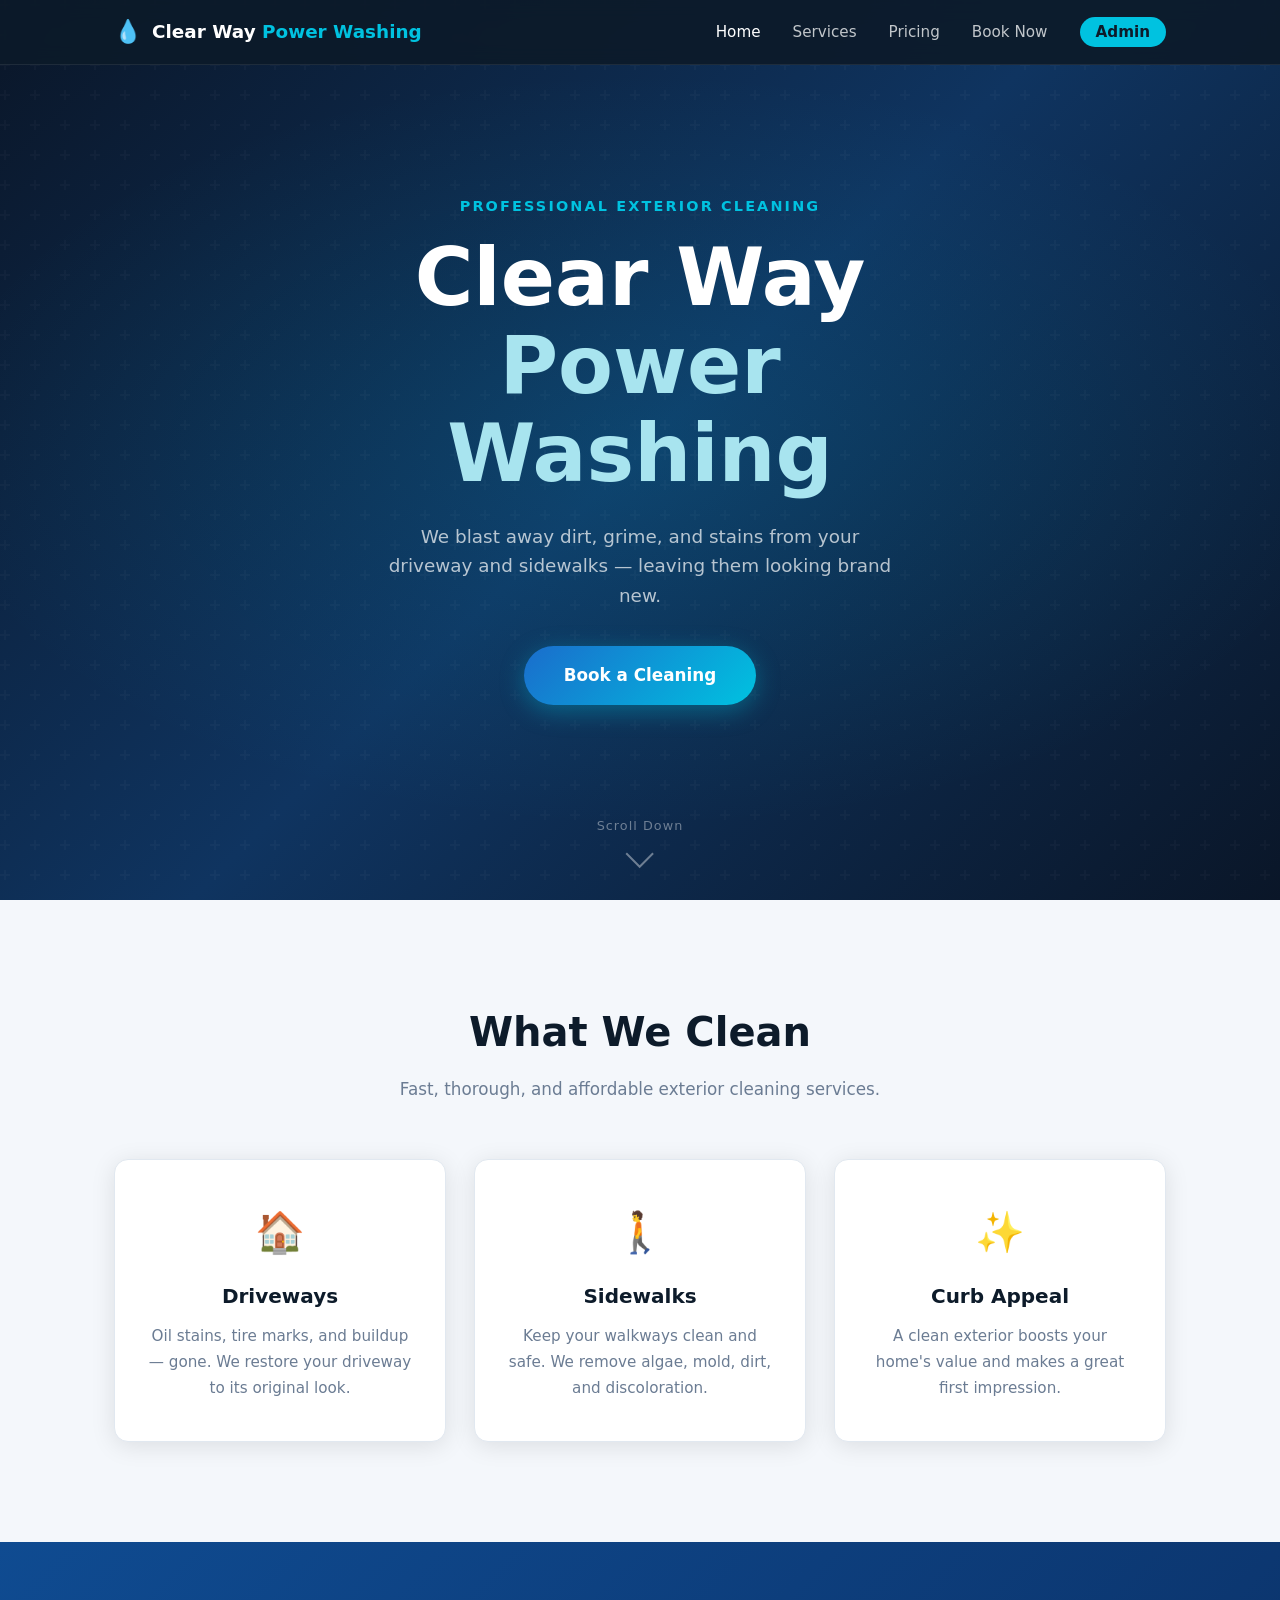
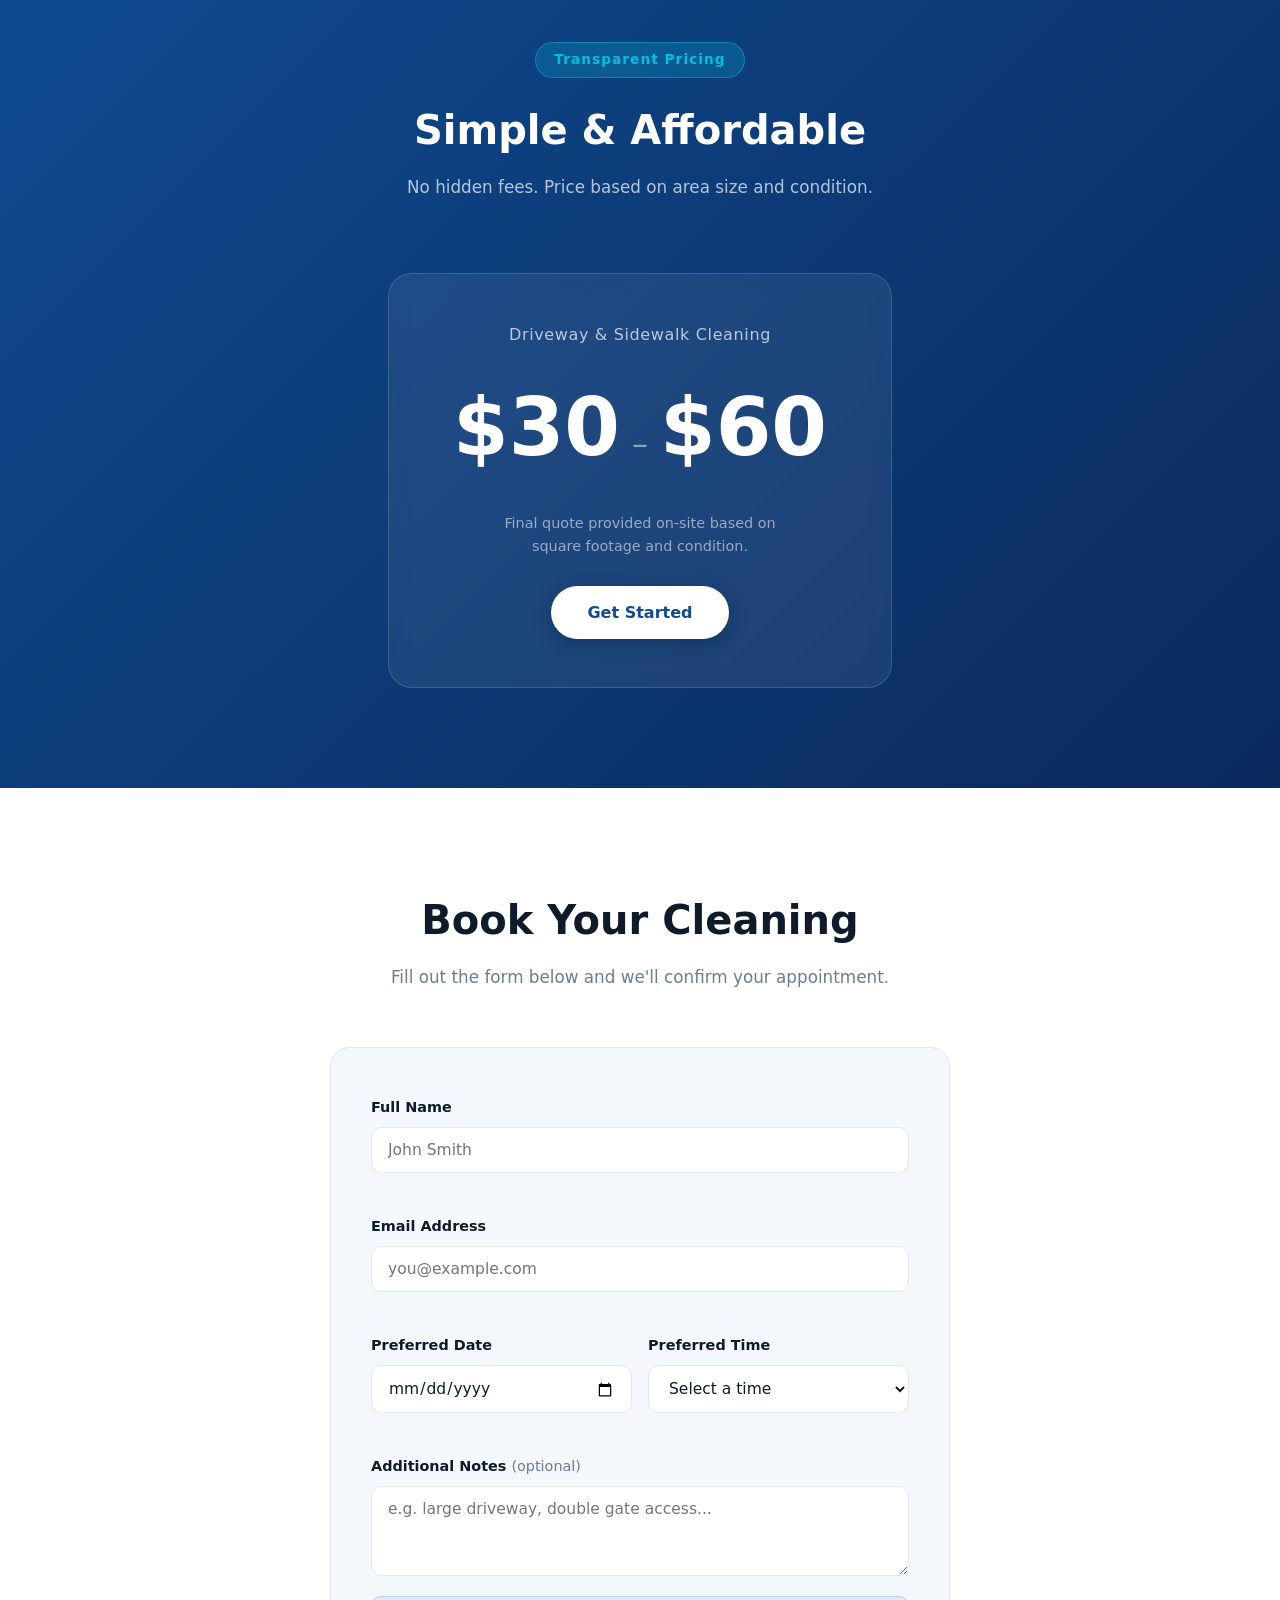
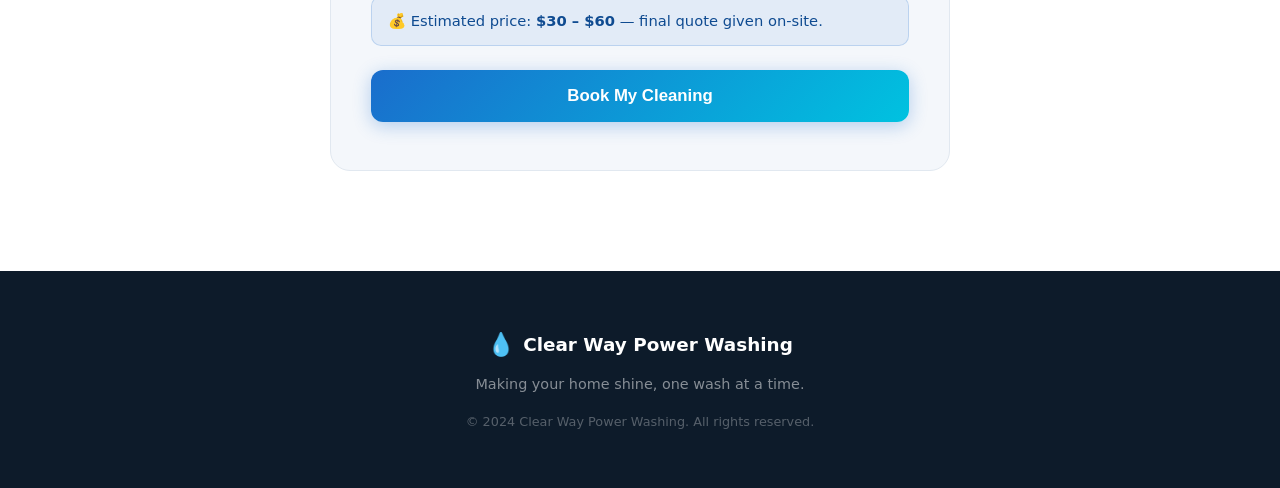
==== index.html @ 380c9138 "Add Clear Way Power Washing website with booking form and admin calendar - Home page with hero, serv" ====
<!DOCTYPE html>
<html lang="en">
<head>
  <meta charset="UTF-8" />
  <meta name="viewport" content="width=device-width, initial-scale=1.0" />
  <title>Clear Way Power Washing</title>
  <link rel="stylesheet" href="styles.css" />
</head>
<body>

  <!-- NAVBAR -->
  <nav class="navbar">
    <div class="nav-inner">
      <div class="logo">
        <span class="logo-icon">💧</span>
        <span class="logo-text">Clear Way<span class="accent"> Power Washing</span></span>
      </div>
      <ul class="nav-links">
        <li><a href="#hero">Home</a></li>
        <li><a href="#services">Services</a></li>
        <li><a href="#pricing">Pricing</a></li>
        <li><a href="#signup">Book Now</a></li>
        <li><a href="admin.html" class="admin-link">Admin</a></li>
      </ul>
    </div>
  </nav>

  <!-- HERO -->
  <section class="hero" id="hero">
    <div class="hero-overlay"></div>
    <div class="hero-content">
      <p class="hero-tagline">Professional Exterior Cleaning</p>
      <h1 class="hero-title">Clear Way<br /><span class="accent-light">Power Washing</span></h1>
      <p class="hero-sub">We blast away dirt, grime, and stains from your driveway and sidewalks — leaving them looking brand new.</p>
      <a href="#signup" class="btn-primary">Book a Cleaning</a>
    </div>
    <div class="hero-scroll-hint">
      <span>Scroll Down</span>
      <div class="arrow-down"></div>
    </div>
  </section>

  <!-- SERVICES -->
  <section class="services" id="services">
    <div class="container">
      <h2 class="section-title">What We Clean</h2>
      <p class="section-sub">Fast, thorough, and affordable exterior cleaning services.</p>
      <div class="cards">
        <div class="card">
          <div class="card-icon">🏠</div>
          <h3>Driveways</h3>
          <p>Oil stains, tire marks, and buildup — gone. We restore your driveway to its original look.</p>
        </div>
        <div class="card">
          <div class="card-icon">🚶</div>
          <h3>Sidewalks</h3>
          <p>Keep your walkways clean and safe. We remove algae, mold, dirt, and discoloration.</p>
        </div>
        <div class="card">
          <div class="card-icon">✨</div>
          <h3>Curb Appeal</h3>
          <p>A clean exterior boosts your home's value and makes a great first impression.</p>
        </div>
      </div>
    </div>
  </section>

  <!-- PRICING -->
  <section class="pricing" id="pricing">
    <div class="container pricing-inner">
      <div class="pricing-badge">Transparent Pricing</div>
      <h2 class="section-title light">Simple & Affordable</h2>
      <p class="section-sub light">No hidden fees. Price based on area size and condition.</p>
      <div class="price-range-card">
        <div class="price-range-label">Driveway & Sidewalk Cleaning</div>
        <div class="price-range-amount">
          <span class="price-from">$30</span>
          <span class="price-dash">–</span>
          <span class="price-to">$60</span>
        </div>
        <p class="price-note">Final quote provided on-site based on square footage and condition.</p>
        <a href="#signup" class="btn-light">Get Started</a>
      </div>
    </div>
  </section>

  <!-- SIGNUP FORM -->
  <section class="signup" id="signup">
    <div class="container">
      <h2 class="section-title">Book Your Cleaning</h2>
      <p class="section-sub">Fill out the form below and we'll confirm your appointment.</p>

      <div id="form-success" class="form-success hidden">
        <div class="success-icon">✅</div>
        <h3>You're booked!</h3>
        <p>Thanks! We'll reach out to confirm your appointment. See you soon.</p>
      </div>

      <form class="signup-form" id="bookingForm" novalidate>
        <div class="form-group">
          <label for="name">Full Name</label>
          <input type="text" id="name" name="name" placeholder="John Smith" required />
          <span class="field-error" id="nameError"></span>
        </div>

        <div class="form-group">
          <label for="email">Email Address</label>
          <input type="email" id="email" name="email" placeholder="you@example.com" required />
          <span class="field-error" id="emailError"></span>
        </div>

        <div class="form-row">
          <div class="form-group">
            <label for="prefDate">Preferred Date</label>
            <input type="date" id="prefDate" name="prefDate" required />
            <span class="field-error" id="dateError"></span>
          </div>
          <div class="form-group">
            <label for="prefTime">Preferred Time</label>
            <select id="prefTime" name="prefTime" required>
              <option value="" disabled selected>Select a time</option>
              <option value="08:00">8:00 AM</option>
              <option value="09:00">9:00 AM</option>
              <option value="10:00">10:00 AM</option>
              <option value="11:00">11:00 AM</option>
              <option value="12:00">12:00 PM</option>
              <option value="13:00">1:00 PM</option>
              <option value="14:00">2:00 PM</option>
              <option value="15:00">3:00 PM</option>
              <option value="16:00">4:00 PM</option>
              <option value="17:00">5:00 PM</option>
            </select>
            <span class="field-error" id="timeError"></span>
          </div>
        </div>

        <div class="form-group">
          <label for="notes">Additional Notes <span class="optional">(optional)</span></label>
          <textarea id="notes" name="notes" rows="3" placeholder="e.g. large driveway, double gate access..."></textarea>
        </div>

        <div class="price-reminder">
          <span>💰</span> Estimated price: <strong>$30 – $60</strong> — final quote given on-site.
        </div>

        <button type="submit" class="btn-submit">Book My Cleaning</button>
      </form>
    </div>
  </section>

  <!-- FOOTER -->
  <footer class="footer">
    <div class="container footer-inner">
      <div class="footer-logo">
        <span class="logo-icon">💧</span> Clear Way Power Washing
      </div>
      <p class="footer-tagline">Making your home shine, one wash at a time.</p>
      <p class="footer-copy">&copy; 2024 Clear Way Power Washing. All rights reserved.</p>
    </div>
  </footer>

  <script src="app.js"></script>
</body>
</html>
---- styles.css ----
/* ============================================================
   GLOBAL RESET & VARIABLES
   ============================================================ */
*, *::before, *::after { box-sizing: border-box; margin: 0; padding: 0; }

:root {
  --blue:       #1a6dcc;
  --blue-dark:  #0f4b91;
  --blue-light: #4a9af4;
  --accent:     #00c2e0;
  --white:      #ffffff;
  --gray-light: #f4f7fb;
  --gray-mid:   #e1e8f0;
  --gray-text:  #6b7c93;
  --dark:       #0d1b2a;
  --success:    #22c55e;
  --danger:     #ef4444;
  --shadow:     0 4px 24px rgba(0,0,0,.10);
  --shadow-lg:  0 8px 40px rgba(0,0,0,.15);
  --radius:     14px;
  --transition: .25s ease;
}

html { scroll-behavior: smooth; }

body {
  font-family: 'Segoe UI', system-ui, -apple-system, sans-serif;
  color: var(--dark);
  background: var(--white);
  line-height: 1.6;
}

a { text-decoration: none; color: inherit; }
ul { list-style: none; }

.container {
  max-width: 1100px;
  margin: 0 auto;
  padding: 0 24px;
}

.accent        { color: var(--accent); }
.accent-light  { color: #a8e4ef; }

/* ============================================================
   NAVBAR
   ============================================================ */
.navbar {
  position: fixed;
  top: 0; left: 0; right: 0;
  z-index: 100;
  background: rgba(13,27,42,.92);
  backdrop-filter: blur(10px);
  border-bottom: 1px solid rgba(255,255,255,.08);
}

.nav-inner {
  max-width: 1100px;
  margin: 0 auto;
  padding: 0 24px;
  height: 64px;
  display: flex;
  align-items: center;
  justify-content: space-between;
}

.logo {
  display: flex;
  align-items: center;
  gap: 10px;
  font-size: 1.15rem;
  font-weight: 700;
  color: var(--white);
}

.logo-icon { font-size: 1.4rem; }

.nav-links {
  display: flex;
  gap: 32px;
  align-items: center;
}

.nav-links a {
  color: rgba(255,255,255,.75);
  font-size: .95rem;
  font-weight: 500;
  transition: color var(--transition);
}

.nav-links a:hover { color: var(--white); }

.admin-link {
  background: var(--accent);
  color: var(--dark) !important;
  padding: 6px 16px;
  border-radius: 20px;
  font-weight: 600 !important;
}

/* ============================================================
   HERO
   ============================================================ */
.hero {
  position: relative;
  min-height: 100vh;
  display: flex;
  flex-direction: column;
  align-items: center;
  justify-content: center;
  text-align: center;
  background: linear-gradient(135deg, #0a1628 0%, #0f3460 50%, #0a1628 100%);
  overflow: hidden;
}

.hero::before {
  content: '';
  position: absolute;
  inset: 0;
  background:
    radial-gradient(ellipse 80% 60% at 50% 50%, rgba(0,194,224,.12) 0%, transparent 70%),
    url("data:image/svg+xml,%3Csvg width='60' height='60' viewBox='0 0 60 60' xmlns='http://www.w3.org/2000/svg'%3E%3Cg fill='none' fill-rule='evenodd'%3E%3Cg fill='%23ffffff' fill-opacity='0.025'%3E%3Cpath d='M36 34v-4h-2v4h-4v2h4v4h2v-4h4v-2h-4zm0-30V0h-2v4h-4v2h4v4h2V6h4V4h-4zM6 34v-4H4v4H0v2h4v4h2v-4h4v-2H6zM6 4V0H4v4H0v2h4v4h2V6h4V4H6z'/%3E%3C/g%3E%3C/g%3E%3C/svg%3E");
}

.hero-content {
  position: relative;
  z-index: 2;
  max-width: 720px;
  padding: 0 24px;
}

.hero-tagline {
  font-size: .9rem;
  font-weight: 600;
  letter-spacing: .15em;
  text-transform: uppercase;
  color: var(--accent);
  margin-bottom: 16px;
}

.hero-title {
  font-size: clamp(2.8rem, 7vw, 5rem);
  font-weight: 800;
  color: var(--white);
  line-height: 1.1;
  margin-bottom: 24px;
}

.hero-sub {
  font-size: 1.15rem;
  color: rgba(255,255,255,.7);
  max-width: 520px;
  margin: 0 auto 36px;
}

.btn-primary {
  display: inline-block;
  background: linear-gradient(135deg, var(--blue), var(--accent));
  color: var(--white);
  padding: 16px 40px;
  border-radius: 50px;
  font-size: 1.05rem;
  font-weight: 700;
  box-shadow: 0 6px 24px rgba(0,194,224,.35);
  transition: transform var(--transition), box-shadow var(--transition);
}

.btn-primary:hover {
  transform: translateY(-2px);
  box-shadow: 0 10px 32px rgba(0,194,224,.45);
}

.hero-scroll-hint {
  position: absolute;
  bottom: 36px;
  left: 50%;
  transform: translateX(-50%);
  display: flex;
  flex-direction: column;
  align-items: center;
  gap: 8px;
  color: rgba(255,255,255,.4);
  font-size: .8rem;
  letter-spacing: .08em;
  animation: fadeInUp 1s 1.5s both;
}

.arrow-down {
  width: 20px;
  height: 20px;
  border-right: 2px solid rgba(255,255,255,.4);
  border-bottom: 2px solid rgba(255,255,255,.4);
  transform: rotate(45deg);
  animation: bounce 1.5s infinite;
}

@keyframes bounce {
  0%, 100% { transform: rotate(45deg) translateY(0); }
  50%       { transform: rotate(45deg) translateY(6px); }
}

@keyframes fadeInUp {
  from { opacity:0; transform: translateX(-50%) translateY(16px); }
  to   { opacity:1; transform: translateX(-50%) translateY(0); }
}

/* ============================================================
   SERVICES
   ============================================================ */
.services {
  padding: 100px 0;
  background: var(--gray-light);
}

.section-title {
  font-size: clamp(1.8rem, 4vw, 2.5rem);
  font-weight: 800;
  text-align: center;
  margin-bottom: 12px;
}

.section-sub {
  text-align: center;
  color: var(--gray-text);
  font-size: 1.05rem;
  margin-bottom: 56px;
}

.section-title.light { color: var(--white); }
.section-sub.light   { color: rgba(255,255,255,.7); }

.cards {
  display: grid;
  grid-template-columns: repeat(auto-fit, minmax(280px, 1fr));
  gap: 28px;
}

.card {
  background: var(--white);
  border-radius: var(--radius);
  padding: 40px 32px;
  text-align: center;
  box-shadow: var(--shadow);
  transition: transform var(--transition), box-shadow var(--transition);
  border: 1px solid var(--gray-mid);
}

.card:hover {
  transform: translateY(-6px);
  box-shadow: var(--shadow-lg);
}

.card-icon { font-size: 2.5rem; margin-bottom: 16px; }
.card h3   { font-size: 1.25rem; font-weight: 700; margin-bottom: 12px; }
.card p    { color: var(--gray-text); font-size: .95rem; line-height: 1.7; }

/* ============================================================
   PRICING
   ============================================================ */
.pricing {
  padding: 100px 0;
  background: linear-gradient(135deg, var(--blue-dark) 0%, #0a2a5c 100%);
}

.pricing-inner { text-align: center; }

.pricing-badge {
  display: inline-block;
  background: rgba(0,194,224,.2);
  color: var(--accent);
  border: 1px solid rgba(0,194,224,.4);
  padding: 6px 18px;
  border-radius: 20px;
  font-size: .85rem;
  font-weight: 600;
  letter-spacing: .08em;
  margin-bottom: 20px;
}

.price-range-card {
  display: inline-flex;
  flex-direction: column;
  align-items: center;
  background: rgba(255,255,255,.07);
  border: 1px solid rgba(255,255,255,.15);
  border-radius: 24px;
  padding: 48px 64px;
  margin-top: 16px;
  backdrop-filter: blur(10px);
}

.price-range-label {
  color: rgba(255,255,255,.7);
  font-size: 1rem;
  font-weight: 500;
  margin-bottom: 16px;
  letter-spacing: .04em;
}

.price-range-amount {
  display: flex;
  align-items: baseline;
  gap: 12px;
  margin-bottom: 20px;
}

.price-from, .price-to {
  font-size: clamp(3rem, 8vw, 5rem);
  font-weight: 900;
  color: var(--white);
}

.price-dash {
  font-size: 2rem;
  color: rgba(255,255,255,.5);
}

.price-note {
  color: rgba(255,255,255,.55);
  font-size: .9rem;
  margin-bottom: 28px;
  max-width: 320px;
}

.btn-light {
  display: inline-block;
  background: var(--white);
  color: var(--blue-dark);
  padding: 14px 36px;
  border-radius: 50px;
  font-weight: 700;
  font-size: 1rem;
  transition: transform var(--transition), box-shadow var(--transition);
  box-shadow: 0 4px 20px rgba(0,0,0,.2);
}

.btn-light:hover {
  transform: translateY(-2px);
  box-shadow: 0 8px 28px rgba(0,0,0,.3);
}

/* ============================================================
   SIGNUP FORM
   ============================================================ */
.signup {
  padding: 100px 0;
  background: var(--white);
}

.signup-form {
  max-width: 620px;
  margin: 0 auto;
  background: var(--gray-light);
  border: 1px solid var(--gray-mid);
  border-radius: 20px;
  padding: 48px 40px;
}

.form-group {
  display: flex;
  flex-direction: column;
  margin-bottom: 20px;
}

.form-group label {
  font-weight: 600;
  font-size: .9rem;
  margin-bottom: 8px;
  color: var(--dark);
}

.optional { color: var(--gray-text); font-weight: 400; }

.form-group input,
.form-group select,
.form-group textarea {
  padding: 13px 16px;
  border: 1.5px solid var(--gray-mid);
  border-radius: 10px;
  font-size: .97rem;
  font-family: inherit;
  color: var(--dark);
  background: var(--white);
  transition: border-color var(--transition), box-shadow var(--transition);
  outline: none;
}

.form-group input:focus,
.form-group select:focus,
.form-group textarea:focus {
  border-color: var(--blue);
  box-shadow: 0 0 0 3px rgba(26,109,204,.12);
}

.form-group textarea { resize: vertical; min-height: 90px; }

.form-row {
  display: grid;
  grid-template-columns: 1fr 1fr;
  gap: 16px;
}

.field-error {
  color: var(--danger);
  font-size: .82rem;
  margin-top: 4px;
  min-height: 18px;
}

.price-reminder {
  background: rgba(26,109,204,.08);
  border: 1px solid rgba(26,109,204,.2);
  border-radius: 10px;
  padding: 12px 16px;
  font-size: .92rem;
  color: var(--blue-dark);
  margin-bottom: 24px;
}

.btn-submit {
  width: 100%;
  background: linear-gradient(135deg, var(--blue), var(--accent));
  color: var(--white);
  border: none;
  padding: 16px;
  border-radius: 12px;
  font-size: 1.05rem;
  font-weight: 700;
  cursor: pointer;
  transition: transform var(--transition), box-shadow var(--transition), opacity var(--transition);
  box-shadow: 0 4px 18px rgba(26,109,204,.3);
}

.btn-submit:hover {
  transform: translateY(-2px);
  box-shadow: 0 8px 28px rgba(26,109,204,.4);
}

.btn-submit:active { transform: translateY(0); }
.btn-submit:disabled { opacity: .65; cursor: not-allowed; transform: none; }

/* SUCCESS MESSAGE */
.form-success {
  text-align: center;
  padding: 60px 40px;
  background: var(--gray-light);
  border: 1px solid var(--gray-mid);
  border-radius: 20px;
  max-width: 620px;
  margin: 0 auto;
}

.success-icon { font-size: 3rem; margin-bottom: 16px; }
.form-success h3 { font-size: 1.6rem; margin-bottom: 10px; }
.form-success p  { color: var(--gray-text); }

/* ============================================================
   FOOTER
   ============================================================ */
.footer {
  background: var(--dark);
  padding: 56px 24px;
  text-align: center;
}

.footer-logo {
  display: flex;
  align-items: center;
  justify-content: center;
  gap: 8px;
  font-size: 1.15rem;
  font-weight: 700;
  color: var(--white);
  margin-bottom: 10px;
}

.footer-tagline {
  color: rgba(255,255,255,.5);
  font-size: .9rem;
  margin-bottom: 16px;
}

.footer-copy {
  color: rgba(255,255,255,.3);
  font-size: .8rem;
}

/* ============================================================
   HIDDEN
   ============================================================ */
.hidden { display: none !important; }

/* ============================================================
   ADMIN – LOGIN
   ============================================================ */
.admin-page {
  background: linear-gradient(135deg, #0a1628 0%, #0f3460 100%);
  min-height: 100vh;
}

.login-screen {
  min-height: 100vh;
  display: flex;
  align-items: center;
  justify-content: center;
  padding: 24px;
}

.login-card {
  background: var(--white);
  border-radius: 24px;
  padding: 48px 40px;
  width: 100%;
  max-width: 440px;
  box-shadow: var(--shadow-lg);
  text-align: center;
}

.login-logo {
  display: flex;
  align-items: center;
  justify-content: center;
  gap: 10px;
  font-size: 1.2rem;
  font-weight: 800;
  margin-bottom: 24px;
  color: var(--dark);
}

.login-card h2 {
  font-size: 1.6rem;
  font-weight: 800;
  margin-bottom: 8px;
}

.login-note {
  color: var(--gray-text);
  font-size: .9rem;
  margin-bottom: 28px;
}

.login-card .form-group {
  text-align: left;
}

.login-error {
  background: rgba(239,68,68,.1);
  border: 1px solid rgba(239,68,68,.3);
  color: var(--danger);
  border-radius: 8px;
  padding: 10px 14px;
  font-size: .9rem;
  margin-bottom: 16px;
}

.back-link {
  display: block;
  margin-top: 20px;
  color: var(--gray-text);
  font-size: .9rem;
  transition: color var(--transition);
}

.back-link:hover { color: var(--blue); }

/* ============================================================
   ADMIN – DASHBOARD
   ============================================================ */
.admin-dashboard {
  min-height: 100vh;
  background: var(--gray-light);
}

.admin-navbar {
  background: rgba(13,27,42,.95);
  border-bottom: 1px solid rgba(255,255,255,.08);
}

.admin-nav-right {
  display: flex;
  align-items: center;
  gap: 16px;
}

.logged-in-as {
  color: rgba(255,255,255,.6);
  font-size: .85rem;
}

.btn-logout {
  background: rgba(239,68,68,.15);
  color: #fca5a5;
  border: 1px solid rgba(239,68,68,.3);
  padding: 7px 18px;
  border-radius: 20px;
  font-size: .85rem;
  font-weight: 600;
  cursor: pointer;
  transition: background var(--transition);
}

.btn-logout:hover { background: rgba(239,68,68,.3); }

.admin-body {
  padding: 48px 24px 80px;
}

.admin-header {
  margin-bottom: 40px;
}

.admin-header h1 {
  font-size: 2rem;
  font-weight: 800;
  margin-bottom: 6px;
}

.admin-header p { color: var(--gray-text); }

/* CALENDAR NAV */
.cal-nav {
  display: flex;
  align-items: center;
  justify-content: space-between;
  margin-bottom: 20px;
}

.cal-month-title {
  font-size: 1.3rem;
  font-weight: 700;
}

.cal-nav-btn {
  background: var(--white);
  border: 1.5px solid var(--gray-mid);
  padding: 8px 20px;
  border-radius: 10px;
  cursor: pointer;
  font-weight: 600;
  font-size: .9rem;
  transition: border-color var(--transition), background var(--transition);
}

.cal-nav-btn:hover { border-color: var(--blue); background: #f0f6ff; }

/* CALENDAR GRID */
.calendar-grid {
  display: grid;
  grid-template-columns: repeat(7, 1fr);
  gap: 4px;
  background: var(--white);
  border: 1px solid var(--gray-mid);
  border-radius: var(--radius);
  padding: 16px;
  margin-bottom: 40px;
}

.cal-day-header {
  text-align: center;
  font-size: .8rem;
  font-weight: 700;
  color: var(--gray-text);
  text-transform: uppercase;
  letter-spacing: .06em;
  padding: 8px 4px;
}

.cal-cell {
  min-height: 72px;
  border-radius: 8px;
  padding: 6px 8px;
  font-size: .85rem;
  transition: background var(--transition);
  position: relative;
}

.cal-cell.other-month { opacity: .3; }

.cal-cell.today {
  background: rgba(26,109,204,.08);
  border: 1.5px solid var(--blue);
}

.cal-date {
  font-weight: 700;
  color: var(--dark);
  margin-bottom: 4px;
  font-size: .8rem;
}

.cal-event {
  background: linear-gradient(135deg, var(--blue), var(--accent));
  color: var(--white);
  border-radius: 4px;
  padding: 2px 6px;
  font-size: .7rem;
  font-weight: 600;
  margin-bottom: 2px;
  cursor: pointer;
  white-space: nowrap;
  overflow: hidden;
  text-overflow: ellipsis;
  transition: opacity var(--transition);
}

.cal-event:hover { opacity: .85; }

/* BOOKINGS LIST */
.bookings-title {
  font-size: 1.3rem;
  font-weight: 800;
  margin-bottom: 20px;
  display: flex;
  align-items: center;
  gap: 10px;
}

.booking-count {
  background: var(--blue);
  color: var(--white);
  border-radius: 20px;
  padding: 2px 12px;
  font-size: .85rem;
  font-weight: 700;
}

.no-bookings {
  color: var(--gray-text);
  text-align: center;
  padding: 40px;
}

.booking-item {
  background: var(--white);
  border: 1px solid var(--gray-mid);
  border-radius: var(--radius);
  padding: 20px 24px;
  margin-bottom: 12px;
  display: grid;
  grid-template-columns: 1fr 1fr auto;
  align-items: center;
  gap: 16px;
  transition: box-shadow var(--transition);
}

.booking-item:hover { box-shadow: var(--shadow); }

.booking-name { font-weight: 700; font-size: 1rem; margin-bottom: 3px; }
.booking-email { color: var(--gray-text); font-size: .88rem; }
.booking-datetime { font-size: .9rem; color: var(--blue-dark); font-weight: 600; }
.booking-notes { font-size: .82rem; color: var(--gray-text); margin-top: 2px; }

.btn-edit {
  background: var(--white);
  border: 1.5px solid var(--blue);
  color: var(--blue);
  padding: 8px 20px;
  border-radius: 8px;
  font-weight: 600;
  font-size: .88rem;
  cursor: pointer;
  transition: background var(--transition), color var(--transition);
  white-space: nowrap;
}

.btn-edit:hover { background: var(--blue); color: var(--white); }

/* ============================================================
   MODAL
   ============================================================ */
.modal-overlay {
  position: fixed;
  inset: 0;
  background: rgba(0,0,0,.55);
  display: flex;
  align-items: center;
  justify-content: center;
  z-index: 200;
  padding: 24px;
  backdrop-filter: blur(4px);
}

.modal-card {
  background: var(--white);
  border-radius: 20px;
  padding: 40px 36px;
  width: 100%;
  max-width: 520px;
  box-shadow: var(--shadow-lg);
}

.modal-card h3 {
  font-size: 1.4rem;
  font-weight: 800;
  margin-bottom: 24px;
}

.modal-actions {
  display: flex;
  gap: 12px;
  margin-top: 8px;
}

.btn-save {
  flex: 1;
  background: linear-gradient(135deg, var(--blue), var(--accent));
  color: var(--white);
  border: none;
  padding: 13px;
  border-radius: 10px;
  font-weight: 700;
  font-size: .95rem;
  cursor: pointer;
}

.btn-delete {
  background: rgba(239,68,68,.1);
  color: var(--danger);
  border: 1.5px solid rgba(239,68,68,.3);
  padding: 13px 20px;
  border-radius: 10px;
  font-weight: 700;
  font-size: .95rem;
  cursor: pointer;
  transition: background var(--transition);
}

.btn-delete:hover { background: rgba(239,68,68,.2); }

.btn-cancel {
  background: var(--gray-light);
  color: var(--gray-text);
  border: 1.5px solid var(--gray-mid);
  padding: 13px 20px;
  border-radius: 10px;
  font-weight: 600;
  font-size: .95rem;
  cursor: pointer;
  transition: background var(--transition);
}

.btn-cancel:hover { background: var(--gray-mid); }

/* ============================================================
   RESPONSIVE
   ============================================================ */
@media (max-width: 640px) {
  .nav-links { gap: 16px; }
  .nav-links li:not(:last-child) { display: none; }

  .form-row { grid-template-columns: 1fr; }

  .signup-form { padding: 32px 20px; }

  .price-range-card { padding: 36px 28px; }

  .booking-item { grid-template-columns: 1fr; }
  .btn-edit { width: fit-content; }

  .cal-cell { min-height: 50px; }
  .cal-day-header { font-size: .65rem; }

  .modal-card { padding: 28px 20px; }
  .modal-actions { flex-direction: column; }
}
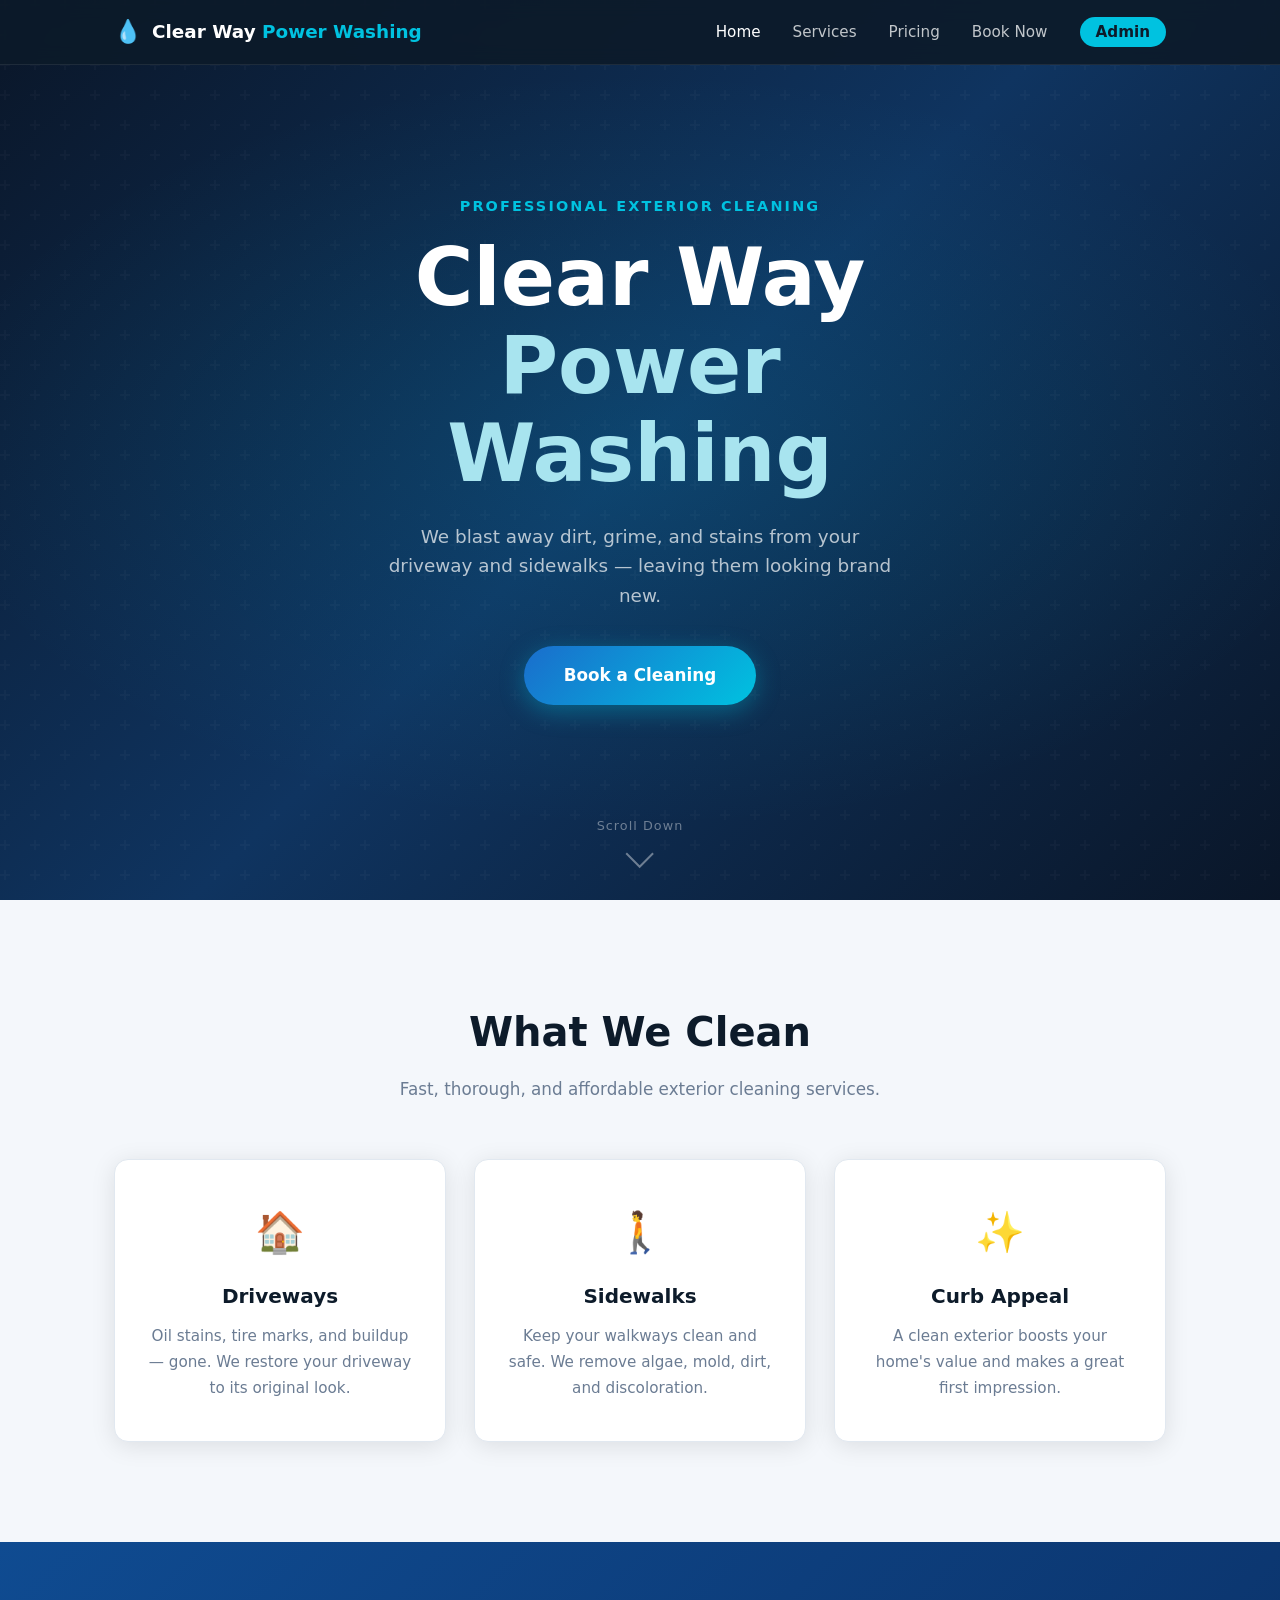
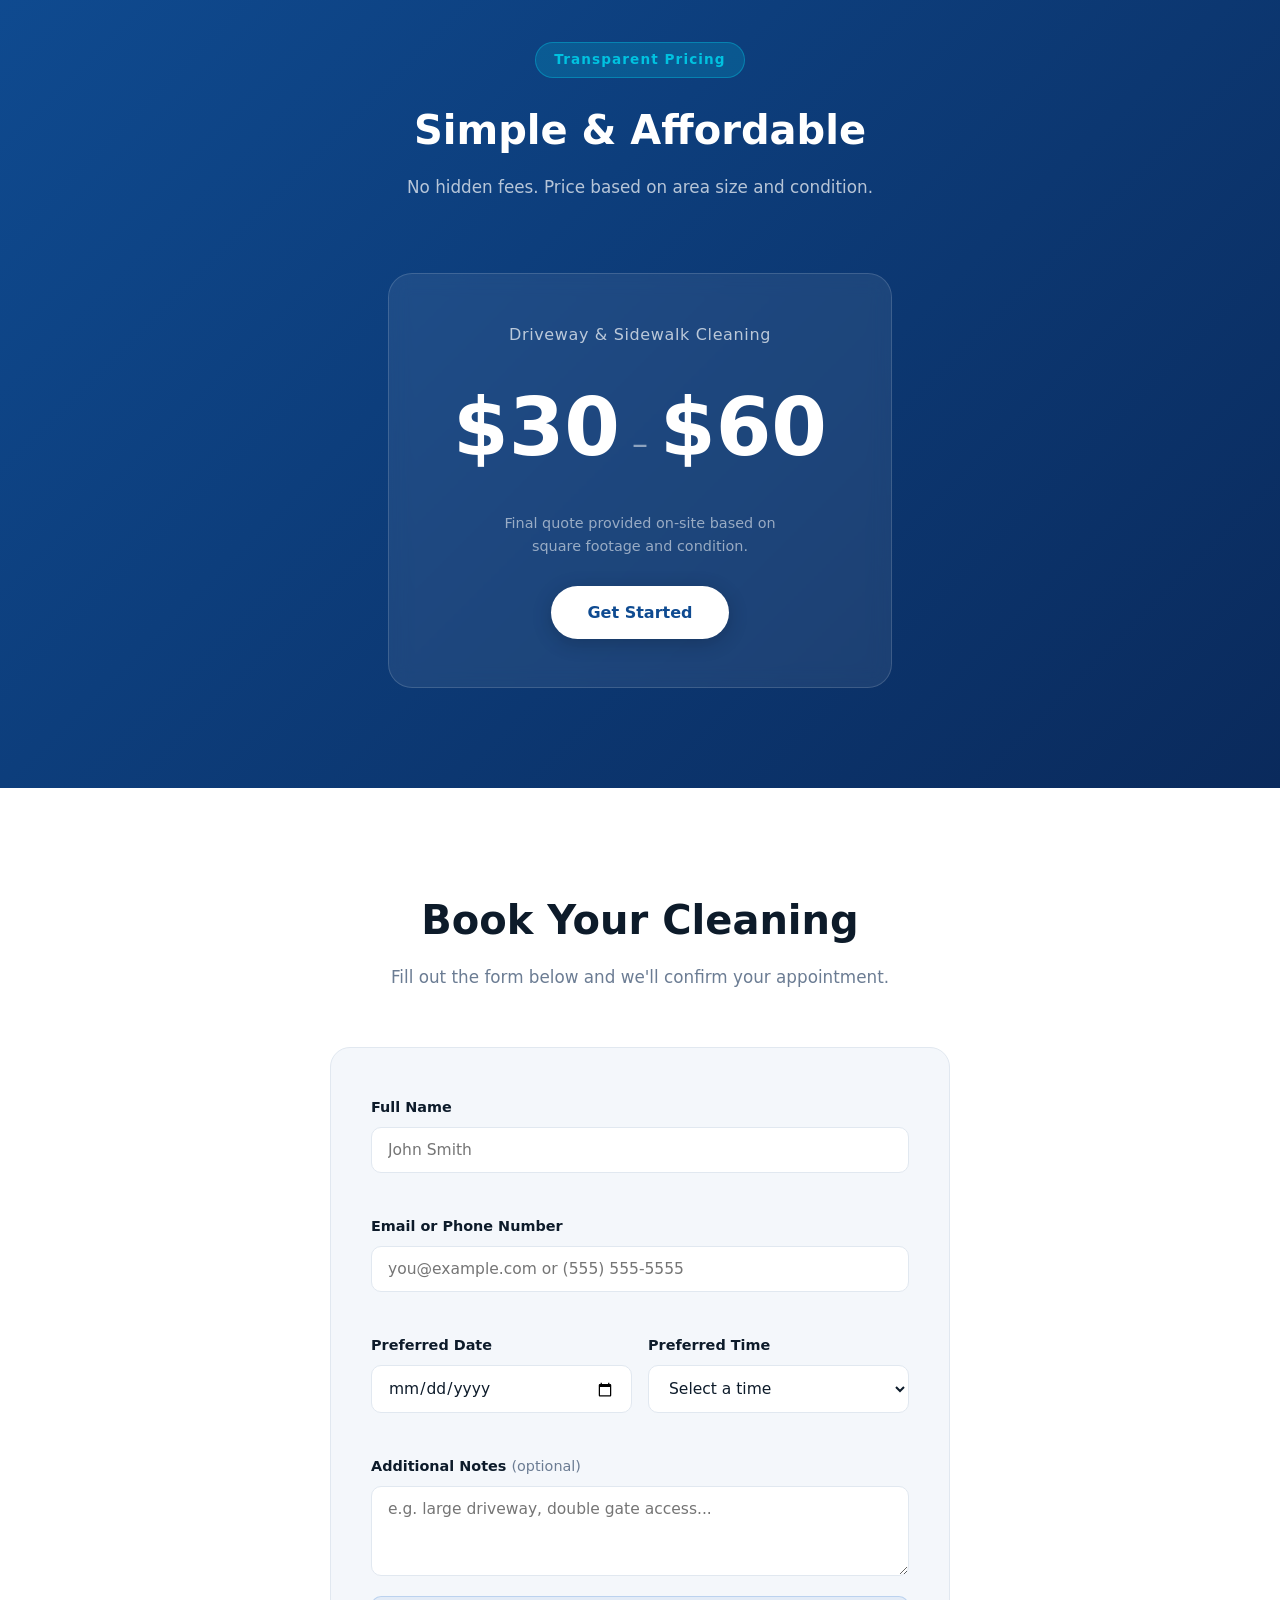
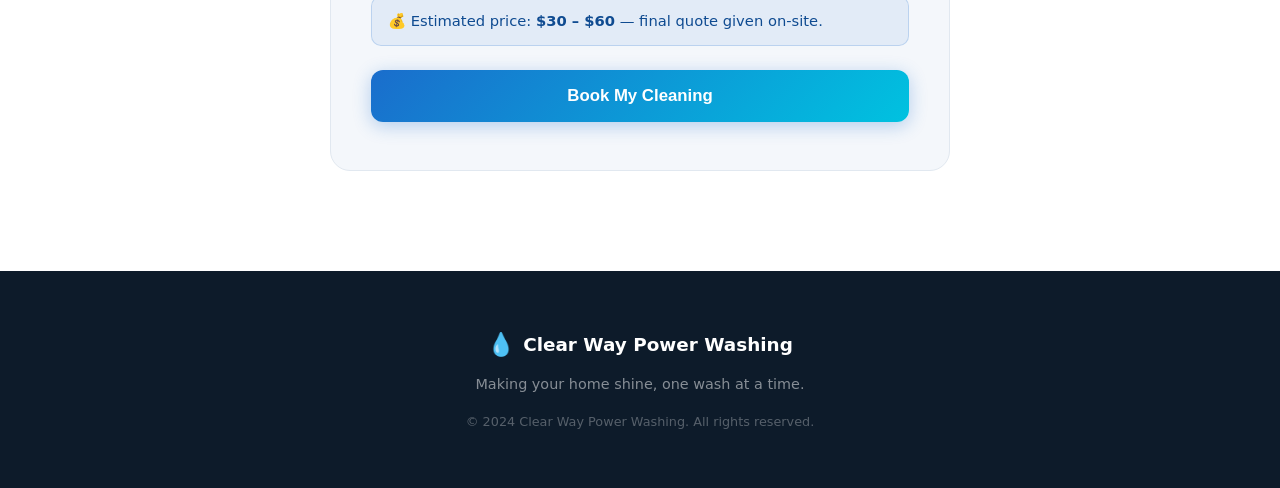
==== commit 306e6fdd: "Change email field to accept email or phone number https://claude.ai/code/session_01DbahLUKhhLLU9SRT" ====
--- a/index.html
+++ b/index.html
@@ -104,8 +104,8 @@
         </div>
 
         <div class="form-group">
-          <label for="email">Email Address</label>
-          <input type="email" id="email" name="email" placeholder="you@example.com" required />
+          <label for="email">Email or Phone Number</label>
+          <input type="text" id="email" name="email" placeholder="you@example.com or (555) 555-5555" required />
           <span class="field-error" id="emailError"></span>
         </div>
 
@@ -159,6 +159,7 @@
     </div>
   </footer>
 
+  <script src="config.js"></script>
   <script src="app.js"></script>
 </body>
 </html>
